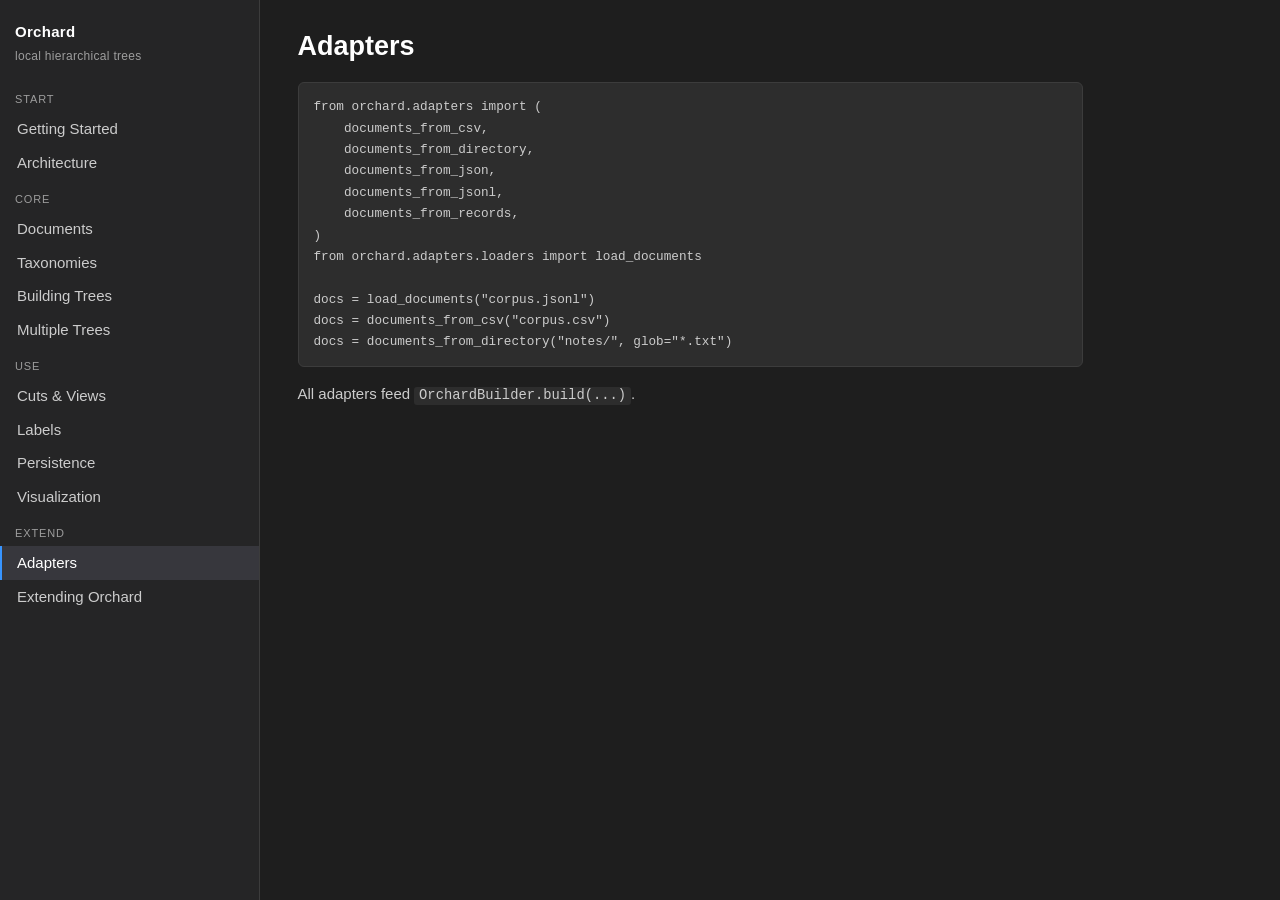
==== docs/site/adapters.html @ b62f40f4 "Ship adapters, README example, and static docs site. Productize Orchard with document I/O adapters, " ====
<!DOCTYPE html>
<html lang="en">
<head>
  <meta charset="utf-8" />
  <meta name="viewport" content="width=device-width, initial-scale=1" />
  <title>Adapters — Orchard</title>
  <link rel="stylesheet" href="assets/site.css" />
</head>
<body data-page="adapters">
  <div class="layout">
<aside class="sidebar">
  <div class="brand">Orchard<span>local hierarchical trees</span></div>
  <nav class="nav">
    <div class="nav-section">Start</div>
    <a href="index.html" data-page="getting-started">Getting Started</a>
    <a href="architecture.html" data-page="architecture">Architecture</a>
    <div class="nav-section">Core</div>
    <a href="documents.html" data-page="documents">Documents</a>
    <a href="taxonomies.html" data-page="taxonomies">Taxonomies</a>
    <a href="building-trees.html" data-page="building-trees">Building Trees</a>
    <a href="multiple-trees.html" data-page="multiple-trees">Multiple Trees</a>
    <div class="nav-section">Use</div>
    <a href="cuts-and-views.html" data-page="cuts-and-views">Cuts &amp; Views</a>
    <a href="labels.html" data-page="labels">Labels</a>
    <a href="persistence.html" data-page="persistence">Persistence</a>
    <a href="visualization.html" data-page="visualization">Visualization</a>
    <div class="nav-section">Extend</div>
    <a href="adapters.html" data-page="adapters">Adapters</a>
    <a href="extending.html" data-page="extending">Extending Orchard</a>
  </nav>
</aside>
    <main class="content">
      <h1>Adapters</h1>
      <pre><code>from orchard.adapters import (
    documents_from_csv,
    documents_from_directory,
    documents_from_json,
    documents_from_jsonl,
    documents_from_records,
)
from orchard.adapters.loaders import load_documents

docs = load_documents("corpus.jsonl")
docs = documents_from_csv("corpus.csv")
docs = documents_from_directory("notes/", glob="*.txt")</code></pre>
      <p>All adapters feed <code>OrchardBuilder.build(...)</code>.</p>
    </main>
  </div>
  <script src="assets/site.js"></script>
</body>
</html>
---- docs/site/assets/site.css ----
:root {
  --bg: #1e1e1e;
  --bg-side: #252526;
  --bg-active: #37373d;
  --border: #3c3c3c;
  --text: #cccccc;
  --muted: #9d9d9d;
  --accent: #3794ff;
  --code-bg: #2d2d2d;
  --font: "Segoe UI", "Helvetica Neue", sans-serif;
  --mono: "Cascadia Code", "Consolas", "Courier New", monospace;
}

* { box-sizing: border-box; }
html, body {
  margin: 0;
  padding: 0;
  background: var(--bg);
  color: var(--text);
  font-family: var(--font);
  font-size: 15px;
  line-height: 1.55;
}
a { color: var(--accent); text-decoration: none; }
a:hover { text-decoration: underline; }
.layout {
  display: grid;
  grid-template-columns: 260px 1fr;
  min-height: 100vh;
}
.sidebar {
  background: var(--bg-side);
  border-right: 1px solid var(--border);
  padding: 1rem 0 2rem;
  position: sticky;
  top: 0;
  height: 100vh;
  overflow: auto;
}
.brand {
  padding: 0.35rem 1rem 1rem;
  font-weight: 650;
  letter-spacing: 0.02em;
  color: #fff;
}
.brand span {
  display: block;
  font-size: 12px;
  font-weight: 400;
  color: var(--muted);
  margin-top: 0.2rem;
}
.nav-section {
  margin: 0.75rem 0 0.25rem;
  padding: 0 1rem;
  font-size: 11px;
  text-transform: uppercase;
  letter-spacing: 0.08em;
  color: var(--muted);
}
.nav a {
  display: block;
  padding: 0.35rem 1rem;
  color: var(--text);
  border-left: 2px solid transparent;
}
.nav a:hover { background: var(--bg-active); text-decoration: none; }
.nav a.active {
  background: var(--bg-active);
  border-left-color: var(--accent);
  color: #fff;
}
.content {
  padding: 2rem 2.5rem 4rem;
  max-width: 860px;
}
h1, h2, h3 { color: #fff; line-height: 1.25; }
h1 { font-size: 1.8rem; margin-top: 0; }
h2 { font-size: 1.25rem; margin-top: 2rem; border-bottom: 1px solid var(--border); padding-bottom: 0.35rem; }
h3 { font-size: 1.05rem; margin-top: 1.4rem; }
p, li { color: var(--text); }
.muted { color: var(--muted); }
pre, code {
  font-family: var(--mono);
  font-size: 0.92em;
}
code {
  background: var(--code-bg);
  padding: 0.1em 0.35em;
  border-radius: 3px;
}
pre {
  background: var(--code-bg);
  border: 1px solid var(--border);
  border-radius: 6px;
  padding: 0.9rem 1rem;
  overflow: auto;
}
pre code { background: transparent; padding: 0; }
table {
  border-collapse: collapse;
  width: 100%;
  margin: 1rem 0;
}
th, td {
  border: 1px solid var(--border);
  padding: 0.45rem 0.65rem;
  text-align: left;
}
th { background: var(--bg-side); color: #fff; }
@media (max-width: 800px) {
  .layout { grid-template-columns: 1fr; }
  .sidebar { position: relative; height: auto; }
  .content { padding: 1.25rem; }
}
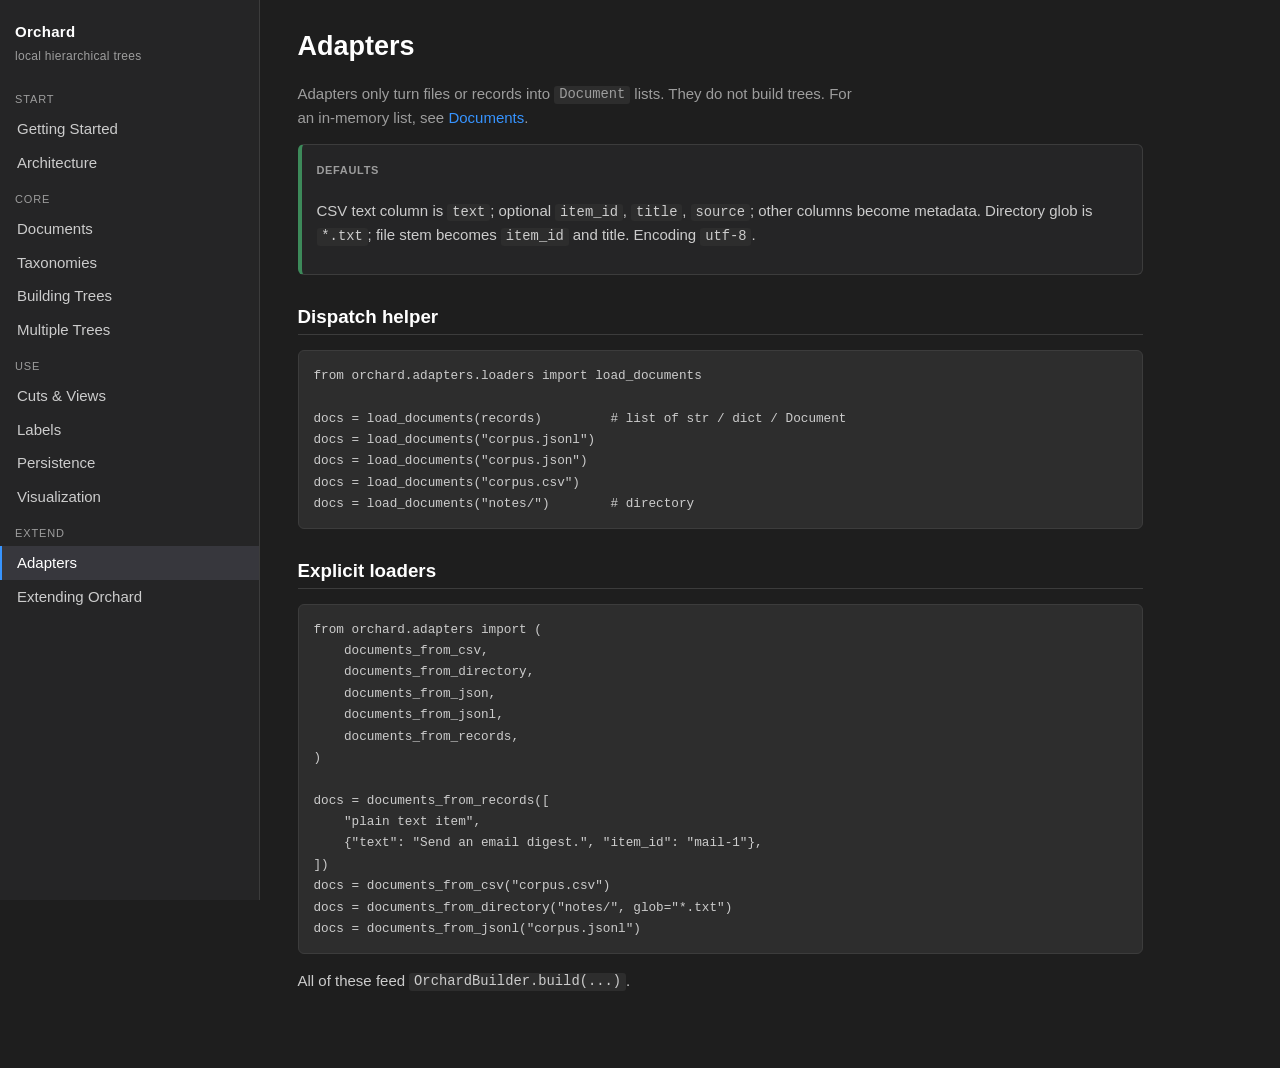
==== commit f9d6dda5: "updated the docs/site html based how to document.  more detail, more examples, clarified def of sema" ====
--- a/docs/site/adapters.html
+++ b/docs/site/adapters.html
@@ -31,6 +31,23 @@
 </aside>
     <main class="content">
       <h1>Adapters</h1>
+      <p class="lede">Adapters only turn files or records into <code>Document</code> lists. They do not build trees. For an in-memory list, see <a href="documents.html">Documents</a>.</p>
+
+      <div class="callout default">
+        <div class="kicker">Defaults</div>
+        <p>CSV text column is <code>text</code>; optional <code>item_id</code>, <code>title</code>, <code>source</code>; other columns become metadata. Directory glob is <code>*.txt</code>; file stem becomes <code>item_id</code> and title. Encoding <code>utf-8</code>.</p>
+      </div>
+
+      <h2>Dispatch helper</h2>
+      <pre><code>from orchard.adapters.loaders import load_documents
+
+docs = load_documents(records)         # list of str / dict / Document
+docs = load_documents("corpus.jsonl")
+docs = load_documents("corpus.json")
+docs = load_documents("corpus.csv")
+docs = load_documents("notes/")        # directory</code></pre>
+
+      <h2>Explicit loaders</h2>
       <pre><code>from orchard.adapters import (
     documents_from_csv,
     documents_from_directory,
@@ -38,12 +55,15 @@
     documents_from_jsonl,
     documents_from_records,
 )
-from orchard.adapters.loaders import load_documents
 
-docs = load_documents("corpus.jsonl")
+docs = documents_from_records([
+    "plain text item",
+    {"text": "Send an email digest.", "item_id": "mail-1"},
+])
 docs = documents_from_csv("corpus.csv")
-docs = documents_from_directory("notes/", glob="*.txt")</code></pre>
-      <p>All adapters feed <code>OrchardBuilder.build(...)</code>.</p>
+docs = documents_from_directory("notes/", glob="*.txt")
+docs = documents_from_jsonl("corpus.jsonl")</code></pre>
+      <p>All of these feed <code>OrchardBuilder.build(...)</code>.</p>
     </main>
   </div>
   <script src="assets/site.js"></script>
--- a/docs/site/assets/site.css
+++ b/docs/site/assets/site.css
@@ -7,6 +7,8 @@
   --muted: #9d9d9d;
   --accent: #3794ff;
   --code-bg: #2d2d2d;
+  --ok: #3d6b4f;
+  --warn: #8a5a1e;
   --font: "Segoe UI", "Helvetica Neue", sans-serif;
   --mono: "Cascadia Code", "Consolas", "Courier New", monospace;
 }
@@ -72,7 +74,7 @@
 }
 .content {
   padding: 2rem 2.5rem 4rem;
-  max-width: 860px;
+  max-width: 920px;
 }
 h1, h2, h3 { color: #fff; line-height: 1.25; }
 h1 { font-size: 1.8rem; margin-top: 0; }
@@ -80,6 +82,11 @@
 h3 { font-size: 1.05rem; margin-top: 1.4rem; }
 p, li { color: var(--text); }
 .muted { color: var(--muted); }
+.lede {
+  color: var(--muted);
+  max-width: 68ch;
+  margin-top: 0;
+}
 pre, code {
   font-family: var(--mono);
   font-size: 0.92em;
@@ -106,8 +113,77 @@
   border: 1px solid var(--border);
   padding: 0.45rem 0.65rem;
   text-align: left;
+  vertical-align: top;
 }
 th { background: var(--bg-side); color: #fff; }
+.callout {
+  border: 1px solid var(--border);
+  border-left: 4px solid var(--accent);
+  border-radius: 6px;
+  padding: 0.75rem 1rem;
+  margin: 1rem 0;
+  background: #252526;
+}
+.callout.default { border-left-color: #3d8a5a; }
+.callout.warn { border-left-color: #c28a3a; }
+.callout strong { color: #fff; }
+.kicker {
+  display: inline-block;
+  font-size: 11px;
+  font-weight: 650;
+  letter-spacing: 0.06em;
+  text-transform: uppercase;
+  color: var(--muted);
+  margin-bottom: 0.35rem;
+}
+.split {
+  display: grid;
+  grid-template-columns: repeat(auto-fit, minmax(240px, 1fr));
+  gap: 0.75rem;
+  margin: 0.85rem 0 1.1rem;
+}
+.branch {
+  border: 1px solid var(--border);
+  border-radius: 8px;
+  padding: 0.8rem 0.95rem;
+  background: #252526;
+}
+.branch.default {
+  border-color: #3d8a5a;
+}
+.branch h3 {
+  margin: 0 0 0.4rem;
+  font-size: 1rem;
+  border: 0;
+}
+.branch p:last-child { margin-bottom: 0; }
+.flow {
+  display: flex;
+  flex-direction: column;
+  gap: 0.35rem;
+  margin: 1rem 0 1.5rem;
+}
+.flow-step {
+  border: 1px solid var(--border);
+  border-radius: 8px;
+  background: #252526;
+  padding: 0.75rem 0.95rem;
+}
+.flow-step .title {
+  font-weight: 650;
+  color: #fff;
+}
+.flow-arrow {
+  text-align: center;
+  color: var(--muted);
+  font-size: 1.2rem;
+  line-height: 1;
+  user-select: none;
+}
+ol.steps {
+  padding-left: 1.25rem;
+}
+ol.steps li { margin: 0.35rem 0; }
 @media (max-width: 800px) {
   .layout { grid-template-columns: 1fr; }
   .sidebar { position: relative; height: auto; }
